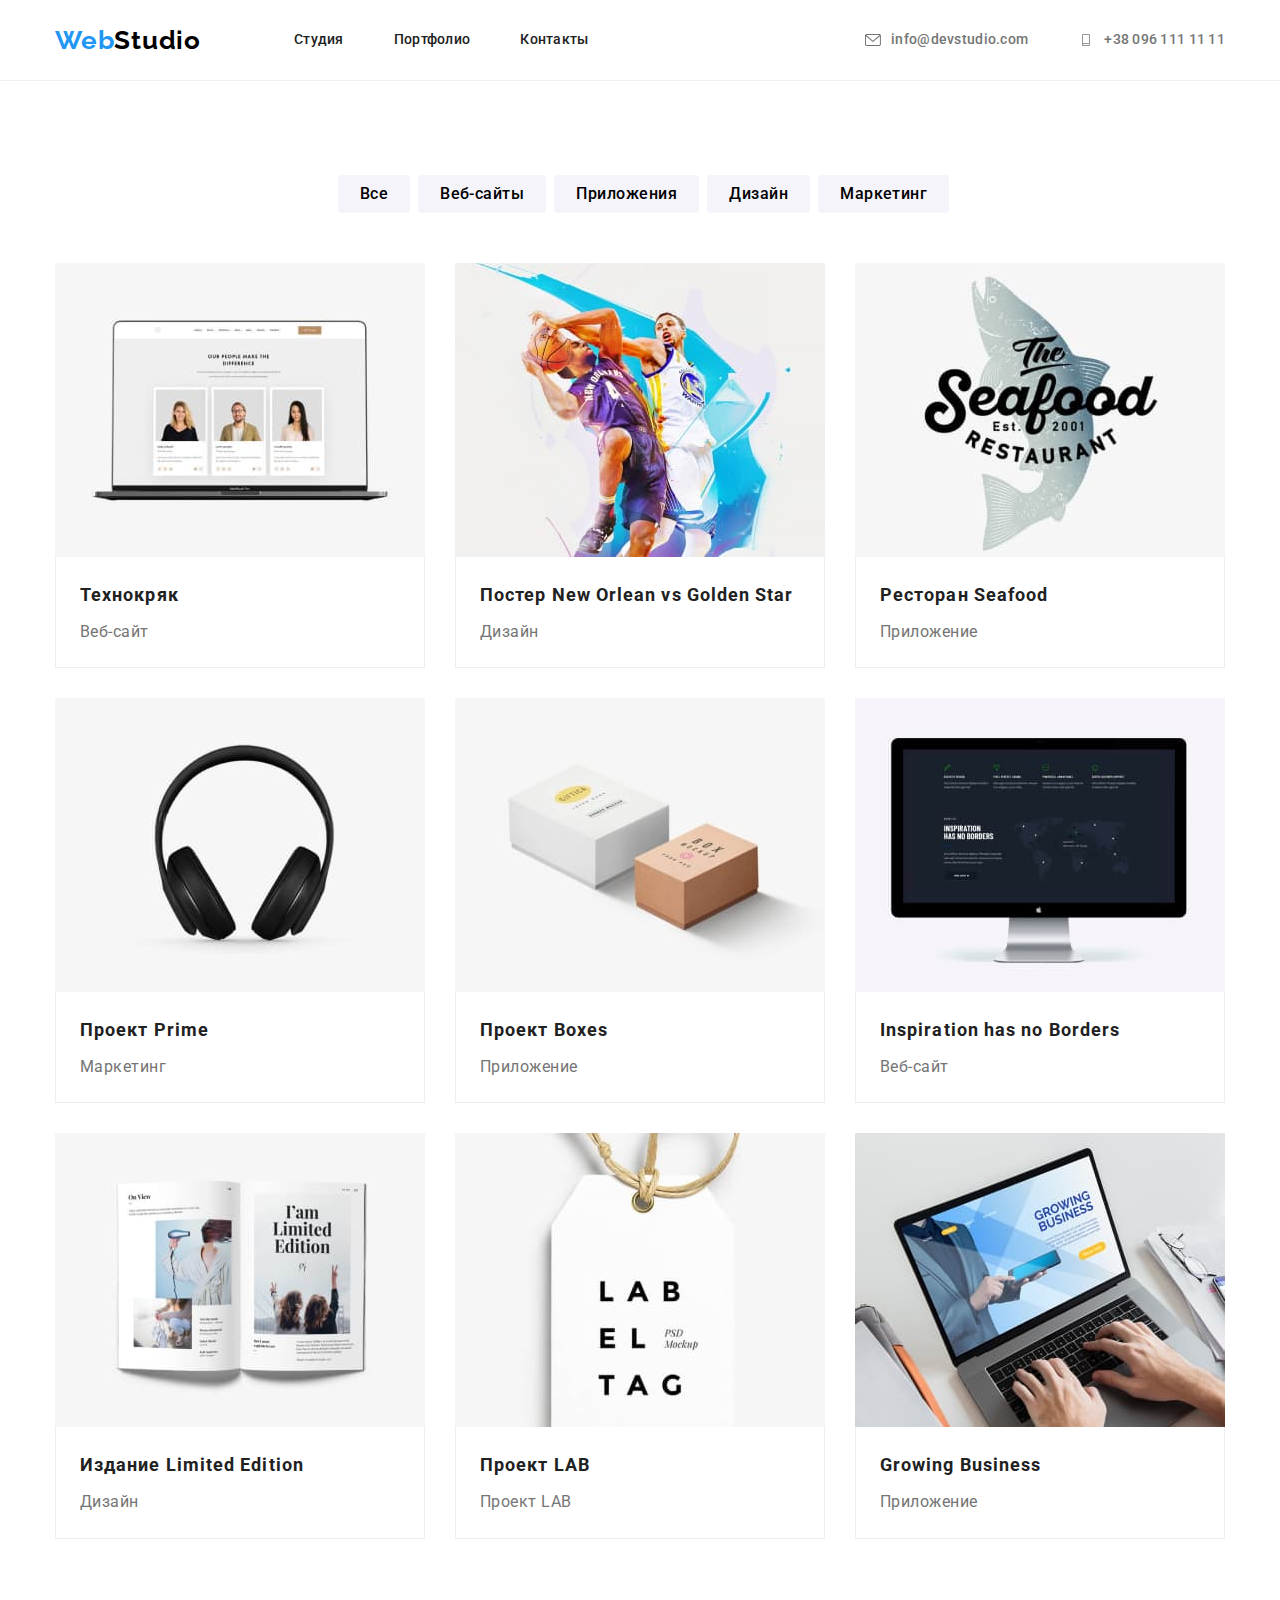
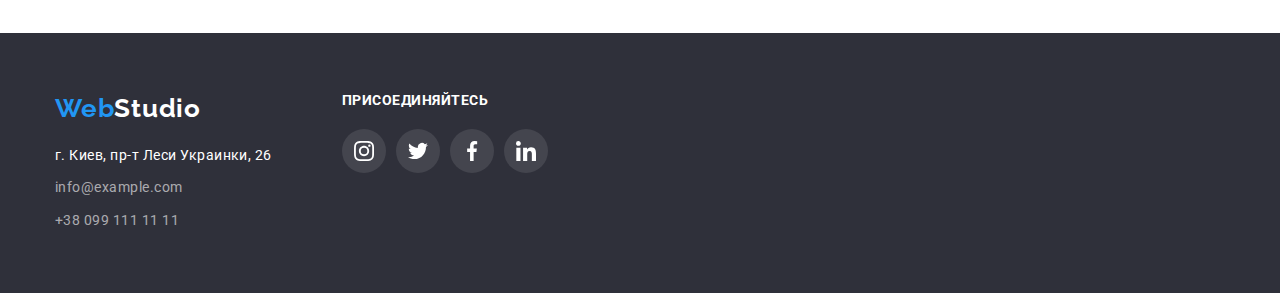
==== portfolio.html @ ad4fd4ad "1" ====
<!DOCTYPE html><html lang="ru">

<head>
    <meta charset="UTF-8">
    <meta http-equiv="X-UA-Compatible" content="IE=edge">
    <meta name="viewport" content="width=device-width, initial-scale=1.0">
    <title>Document</title>
    <link rel="preconnect" href="https://fonts.gstatic.com">
    <link rel="stylesheet"
        href="https://cdnjs.cloudflare.com/ajax/libs/modern-normalize/1.0.0/modern-normalize.min.css">
    <link
        href="https://fonts.googleapis.com/css2?family=Raleway:wght@700&family=Roboto:wght@400;500;700;900&display=swap"
        rel="stylesheet">
    <link rel="stylesheet" href="./css/styles.css">
</head>
<body>
    <header class="header">
        <div class="container">
            <nav class="nav">
                <a class="logo" href=""><span class="slogan">Web</span><span class="slogan-studio">Studio</span> </a>
                <ul class="list">
                    <li class="list-item">
                        <a class="item-img" href  ="">Студия</a>
                    </li>
                    <li class="list-item">
                        <a class="item-img" href  ="./portfolio.html">Портфолио</a>
                    </li>
                    <li class="list-item">
                        <a class="item-img" href  ="">Контакты</a>
                    </li>
                </ul>
            </nav>
            <ul class="list">
                <li class="list-auth">
                    <svg class="icon">
                        <use xlink:href="./images/icons/sprite.svg#icon-mail"></use>
                    </svg>
                    <a class="list-mail" href="mailto:info@devstudio.com">info@devstudio.com</a>
                </li>
                <li class="list-auth">
                    <svg class="icon">
                        <use xlink:href="./images/icons/sprite.svg#icon-phone"></use>
                    </svg>
                    <a class="list-tel" href="tel:+380961111111">+38 096 111 11 11</a>
                </li>
            </ul>
        </div>
    </header>
<main>
    <section class="section">
        <div class="container">
            <!-- <h1>portfolio</h1> -->
            <ul class="row">
                <li class="filter-list"><button class="filter-button" type="button">Все</button></li>
                <li class="filter-list"><button class="filter-button" type="button">Веб-сайты</button></li>
                <li class="filter-list"><button class="filter-button" type="button">Приложения</button></li>
                <li class="filter-list"><button class="filter-button" type="button">Дизайн</button></li>
                <li class="filter-list"><button class="filter-button" type="button">Маркетинг</button></li>
            </ul>
            <!-- <h2>project</h2> -->
            <ul class="project">
                <li class="grid">
                    <a href="" class="grid-link">
                        <img src="./images/leptop.jpg" alt="leptop" width="370">
                        <div class="desc">
                            <h3 class="title">Технокряк</h3>
                        <p class="task">Веб-сайт</p>
                        </div>
                    </a>
                </li>
                <li class="grid">
                    <a href="" class="grid-link">
                        <img src="./images/basketball.jpg" alt="basketball" width="370">
                        <div class="desc">
                            <h3 class="title">Постер New Orlean vs Golden Star</h3>
                        <p class="task">Дизайн</p>
                        </div>
                    </a>
                </li>
                <li class="grid">
                    <a href="" class="grid-link">
                        <img src="./images/restourant.jpg" alt="restourant" width="370">
                        <div class="desc">
                            <h3 class="title">Ресторан Seafood</h3>
                        <p class="task">Приложение</p>
                        </div>
                    </a>
                </li>
                <li class="grid">
                    <a href="" class="grid-link">
                        <img src="./images/headphones.jpg" alt="headphones" width="370">
                        <div class="desc">
                            <h3 class="title">Проект Prime</h3>
                        <p class="task">Маркетинг</p>
                        </div>
                    </a>
                </li>
                <li class="grid">
                    <a href="" class="grid-link">
                        <img src="./images/box.jpg" alt="box" width="370">
                        <div class="desc">
                            <h3 class="title">Проект Boxes</h3>
                        <p class="task">Приложение</p>
                        </div>
                    </a>
                </li>
                <li class="grid">
                    <a href="" class="grid-link">
                        <img src="./images/monitor.jpg" alt="monitor" width="370">
                        <div class="desc">
                            <h3 class="title">Inspiration has no Borders</h3>
                        <p class="task">Веб-сайт</p>
                        </div>
                    </a>
                </li>
                <li class="grid">
                    <a href="" class="grid-link">
                        <img src="./images/book.jpg" alt="book" width="370">
                        <div class="desc">
                            <h3 class="title">Издание Limited Edition</h3>
                        <p class="task">Дизайн</p>
                        </div>
                    </a>
                </li>
                <li class="grid">
                    <a href="" class="grid-link">
                        <img src="./images/tag.jpg" alt="tag" width="370">
                        <div class="desc">
                            <h3 class="title">Проект LAB</h3>
                        <p class="task">Проект LAB</p>
                        </div>
                    </a>
                </li>
                <li class="grid">
                    <a href="" class="grid-link">
                        <img src="./images/handonleptop.jpg" alt="handonleptop" width="370">
                        <div class="desc">
                            <h3 class="title">Growing Business</h3>
                        <p class="task">Приложение</p>
                        </div>
                    </a>
                </li>
            </ul>
        </div>
    </section>
</main>
<footer class="footer" >
    <div class="container adress">
        <div>
            <a class="footer-web" href=""> <span class="slogan">Web</span><span class="footer-slogan">Studio</span> </a>
        <address class="adress-logo">
            <ul class="adress-logo">
                <li class="footer-list">
                    <a class="adress-list" href="">г. Киев, пр-т Леси Украинки, 26</a>
                </li>
                <li class="footer-list">
                    <a class="adress-link" href="mailto:info@example.com">info@example.com</a>
                </li>
                <li class="footer-list">
                    <a class="adress-link tel" href="tel:+380961111111">+38 099 111 11 11</a>
                </li>
            </ul>
        </address>
        </div>
        <div class="footer-list-icons">
            <p class="footer-text">
                присоединяйтесь
            </p>
            <ul class="footer-icons">
                <li class="footer-icon-list">
                    <a href="#" class="icon-link">
                         <svg class="icon-footer">
                             <use xlink:href="./images/icons/sprite.svg#icon-instagram"></use>
                        </svg>
                    </a>
                </li>
                <li class="footer-icon-list">
                    <a href="#" class="icon-link">
                        <svg class="icon-footer">
                            <use xlink:href="./images/icons/sprite.svg#icon-twitter"></use>
                        </svg>
                    </a>
                </li>
                <li class="footer-icon-list">
                    <a href="#" class="icon-link">
                        <svg class="icon-footer">
                            <use xlink:href="./images/icons/sprite.svg#icon-facebook"></use>
                        </svg>
                    </a>
                </li>
                <li class="footer-icon-list">
                    <a href="#" class="icon-link">
                        <svg class="icon-footer">
                             <use xlink:href="./images/icons/sprite.svg#icon-linkedin"></use>
                        </svg>
                    </a>
                </li>
            </ul>
        </div>
    </div>
</footer>
</body>
</html>
---- css/styles.css ----
*,
*::before,
*::after {
  box-sizing: border-box;
}
:root {
  --first-text-color: #212121;
  --background-color: #e5e5e5;
  --highlight-color: #2196f3;
  --second-text-color: #757575;
  --white-color: #ffffff;
  --main-font: 'Roboto', sans-serif;
  --accent-font: 'Raleway', sans-serif;
}
body {
  font-family: var(--main-font);
  color: var(--first-text-color);
  font-weight: 500;
  font-style: normal;
  letter-spacing: 0.03em;
  margin: 0 auto;
}
ul {
  list-style: none;
  padding-left: 15px;
  padding-right: auto;
  margin: 0;
}
a {
  text-decoration: none;
  color: inherit;
  display: inline-block;
}
img {
  display: block;
}
.container {
  width: 1200px;
  margin: 0 auto;
  padding: 0 15px;
}
/* header */
.nav {
  display: flex;
  align-items: center;
}
.section {
  padding-top: 94px;
  padding-bottom: 94px;
}
.header {
  background-color: #ffffff;
  border-bottom: 1px solid rgba(238, 238, 238, 1);
}
.header .container {
  display: flex;
  align-items: center;
}
.list {
  display: flex;
  margin: 0;
  padding: 0;
}
.list {
  margin-left: auto;
}
.item-img {
  display: block;
  padding-top: 32px;
  padding-bottom: 32px;
}
.list-auth{
  display: flex;
  align-items: center;

}

.list-auth .icon {
  width: 16px;
  height: 12px;
  fill: rgba(117, 117, 117, 1);
  margin-right: 10px;
  
}
/* .list-auth .icon:hover {fill: rgba(33, 150, 243, 1);} */
.list-item {
  color: var(--first-text-color);
  font-size: 14px;
  line-height: 1.14;
  letter-spacing: 0.02em;
  padding-left: 0;
}
.list-item:not(:last-child) {
  margin-right: 50px;
}
.list-item a:hover {
  color: var(--highlight-color);
}
.list-item a:focus {
  color: var(--highlight-color);
}
.list-link a:hover {
  color: var(--highlight-color);
}
.list-link a:focus {
  color: var(--highlight-color);
}
.list-mail {
  color: var(--second-text-color);
  font-size: 14px;
  line-height: 1.14;
  letter-spacing: 0.02em;
  padding-left: 0;
  margin-right: 50px;
  display: block;
  padding-top: 32px;
  padding-bottom: 32px;
}
.list-mail:hover {
  color: var(--highlight-color);
}
.list-auth:hover .icon{
  fill:var(--highlight-color);
}

.list-mail:focus {
  color: var(--highlight-color);
}
.list-tel {
  color: var(--second-text-color);
  font-size: 14px;
  line-height: 1.14;
  letter-spacing: 0.02em;
  display: block;
  padding-top: 32px;
  padding-bottom: 32px;
}
.list-tel:hover {
  color: var(--highlight-color);
}
.list-tel:focus {
  color: var(--highlight-color);
}
/* hero */
.section-hero {
  background-color: #2f303a;
  text-align: center;
  padding: 200px 0;
}
.section-hero {
 background-image: url(../images/overlay.jpg);
  margin-left: auto;
  margin-right: auto;
 
  width: 1600px;
  height: 600px;
}
.section-hero .container {
  margin: 0 auto;
  display: flex;
  flex-flow: column;
}
.hero {
  
  font-weight: 900;
  font-size: 44px;
  line-height: 1.4;
  color: var(--white-color);
  text-align: center;
  text-transform: uppercase;
  letter-spacing: 0.06em;
  margin-top: 0;
  margin-bottom: 30px;
  display: flex;
  width: 696px;
  align-self: center;
}
.hero-button {
  background-color: var(--highlight-color);
  color: var(--white-color);
  font-size: 16px;
  font-weight: 700;
  line-height: 1.9;
  text-align: center;
  box-shadow: 0px 4px 4px;
  border-radius: 4px;
  align-self: center;
  display: flex;
  align-items: center;
  letter-spacing: 0.06em;
  padding: 10px 32px;
}
.box-item-list .icon{
  width: 70px;
  height: 70px;
}
.box-head {
  color: var(--first-text-color);
  font-weight: 700;
  font-size: 14px;
  line-height: 1.14;
  text-transform: uppercase;
  margin: 0;
}
.box-icons{
  padding: 25px 100px;
  background-color:  rgb(245, 244, 250);
  ;
  margin-bottom: 30px;
}
.box-icons .icon {
  /* fill: var(--first-text-color);
   */
}
.box-item {
  display: flex;
  margin: 0;
}
.box-item li:not(:last-child) {
  margin-right: 30px;
}
.box-list {
  color: var(--second-text-color);
  font-weight: 400;
  font-size: 14px;
  line-height: 1.71;
  margin: 0;
  margin-top: 10px;
  display: flex;
  flex-wrap: wrap;
}
.img {
  display: flex;
  flex-wrap: wrap;
  width: 1200px;
}
.img-list {
  margin-right: 30px;
}
.img-list:last-child {
  margin-right: 0;
}
/* section content */
.content {
  padding-top: 0;
}
.box-title {
  color: var(--first-text-color);
  font-weight: 700;
  font-size: 36px;
  line-height: 1.17;
  text-align: center;
  margin: 0px 0px 50px 0px;
  width: 1200px;
  padding-left: 15px;
  padding-right: 15px;
}
/* section container */
.holder {
  background-color: #f5f4fa;
}
.holder-title {
  color: var(--first-text-color);
  font-weight: 700;
  font-size: 36px;
  line-height: 1.17;
  text-align: center;
  margin-right: auto;
  margin-left: auto;
  margin-top: 0;
  margin-bottom: 50px;
  width: 264px;
}
.holder-names {
  display: flex;
  flex-flow: row;
  margin-top: 0;
  margin-bottom: 0;
  justify-content: space-between;
}
.holder-text {
  margin-right: 30px;
}
.holder-text:last-child {
  margin-right: 0;
}
.team {
  display: block;
  border: 1px solid #fff;
  border-radius: 0px 0px 4px 4px;
  background-color: #fff;
  border-top: none;
  box-shadow: 0px 1px 3px rgba(0, 0, 0, 0.12), 0px 1px 1px rgba(0, 0, 0, 0.14),
    0px 2px 1px rgba(0, 0, 0, 0.2);
  padding-bottom: 30px;
  padding-top: 30px;
}
.holder-subtitle {
  color: var(--first-text-color);
  font-size: 16px;
  line-height: 1.17;
  text-align: center;
  font-weight: 500;
  margin: 0px 0px 10px 0px;
}
.holder-list {
  color: var(--second-text-color);
  font-weight: 400;
  font-size: 16px;
  line-height: 1.19;
  text-align: center;
  margin: 0;
  margin-bottom: 16px;
}
.holder-list-icons{
  display: flex;
  justify-content: center;
  align-items: center;
}
.holder-icons{
  display: flex;
  justify-content: center;
  align-items: center;
  width: 44px;
  height: 44px;
  border-radius: 50%;
  
}
.holder-text{
  margin-right: 10px;
}
.holder-icons:hover{
  background:var(--highlight-color);
}
.icon-holder:hover{
  fill:var(--white-color);

}
.icon-holder{
  display: flex;
  width: 20px;
  height: 20px;
  fill: rgba(117, 117, 117, 1);
}

/* section */
.clients-border {
  display: flex;
  border: 1px solid  #757575;
  border-radius: 4px;
  width: 170px;
  height: 92px;
  align-items: center;
  margin-right: 30px;
  
}
.icon-clients:hover{
  fill: var(--highlight-color);
}
.clients-link {
  align-items: center;
  padding: 16px 32px;
}
.clients-border:hover{
  display: flex;
  border-radius: 4px;
  border: 1px solid #2196f3;
}

.clients-border:focus{
  display: flex;
  border-radius: 4px;
  border: 1px solid #2196f3;
}
 .icon-clients {

  fill:rgba(175, 177, 184, 1);
}

 .icon-clients {
  width: 106px;
  height: 60px;
}
.clients-border:last-child{
  margin-right: 0;
}
.clients {
  padding-top: 87px;
}
.clients-list {
  width: 1170px;
  height: 92px;
  align-items: center;
  display: inline-flex;
}
.clients-text {
  color:var(--first-text-color);
  font-family: var(--main-font);
  text-align: center;
  vertical-align: top;
  margin-top: 0;
  margin-bottom: 50px;

}
/* footer */
.footer {
  background-color: #2f303a;
  padding-top: 60px;
  padding-bottom: 60px;
}
.adress-list {
  color: var(--white-color);
  font-weight: 400;
  font-size: 14px;
  line-height: 1.7;
  font-style: normal;
  margin-top: 20px;
}
.adress-link {
  color: #ffffff99;
  font-weight: 400;
  font-size: 14px;
  line-height: 1.7;
  font-style: normal;
  margin-top: 9px;
}
.adress-list:hover {
  color: var(--highlight-color);
}
.adress-list:focus {
  color: var(--highlight-color);
}
.adress-link:hover {
  color: var(--highlight-color);
}
.adress-link:focus {
  color: var(--highlight-color);
}
.footer-text {
font-size: 14px;
line-height: 1.14;
font-weight: 700;
text-transform: uppercase;
color: var(--white-color);
margin-bottom: 20px;
margin-top: 0;
}
 .adress{
  display: flex;

}
.footer-icon-list {margin-right: 10px;
}
.footer-icon-list:last-child{margin-right: 0;
}
.icon-footer{
  width: 20px;
  height: 20px;
  fill: var(--white-color);
}
.icon-link{
  width: 44px;
  height: 44px;
  display: flex;
  justify-content: center;
  align-items: center;
  border-radius: 50%;
  background: #FFFFFF1A;
  ;
  margin-right: 10px;
}
.icon-link:last-child{
  margin-right: 0;
}
.icon-link:hover{
  background: var(--highlight-color);
}
.footer-icons{
  display: flex;
  flex-direction:row;
  width: 206px;
  padding-left: 0;
  
}
.footer-list-icons{
  margin-left: 70px;
}
/* portfolio */
.filter-list .filter-button {
  font-weight: 500;
}
.filter-button {
  background-color: #f5f4fa;
  font-size: 16px;
  line-height: 1.6;
  text-align: center;
  border-radius: 4px;
  letter-spacing: 0.03em;
  font-family: inherit;
  border: none;
  padding: 6px 22px;
  margin-right: 8px;
  margin-bottom: 50px;
}
.filter-button:active {
  color: var(--white-color);
  background-color: var(--highlight-color);
}
.filter-button:focus {
  color: var(--white-color);
  background-color: var(--highlight-color);
}
.filter-button:hover {
  color: var(--white-color);
  background-color: var(--highlight-color);
}
.title {
  color: var(--first-text-color);
  font-weight: 700;
  font-size: 18px;
  line-height: 2;
  letter-spacing: 0.06em;
  margin: 0px 0px 4px 0px;
}
.task {
  color: rgba(117, 117, 117, 1);
  font-weight: 400;
  font-size: 16px;
  line-height: 1.9;
  margin: 0;
}
.slogan {
  color: var(--highlight-color);
  font-family: var(--accent-font);
  font-weight: 700;
  font-size: 26px;
  line-height: 1.19;
  letter-spacing: 0.03em;
}
.slogan-studio {
  color: #000000;
  font-family: var(--accent-font);
  font-weight: 700;
  font-size: 26px;
  line-height: 1.19;
  letter-spacing: 0.03em;
  margin-right: 93px;
}
.footer-slogan {
  color: var(--white-color);
  font-family: var(--accent-font);
  font-weight: 700;
  font-size: 26px;
  line-height: 1.19;
  letter-spacing: 0.03em;
}
.adress-logo {
  display: block;
  padding: 0;
}
.row {
  display: flex;
  flex-direction: row;
  justify-content: center;
}
.filter-list {
  justify-content: center;
}
.project {
  display: flex;
  flex-wrap: wrap;
  padding-top: 34px;
  width: 1200px;
  padding: 0;
}
.grid {
  display: flex;
  margin-bottom: 30px;
  margin-right: 30px;
}
.grid:hover{
  box-shadow: 1px 4px 6px 0px #00000029;
  box-shadow: 0px 4px 4px 0px #0000000F;
  box-shadow: 0px 1px 1px 0px #0000001F;
}
.grid:focus{
  box-shadow: 1px 4px 6px 0px #00000029;
 box-shadow: 0px 4px 4px 0px #0000000F;
 box-shadow: 0px 1px 1px 0px #0000001F;

}
.desc {
  display: block;
  border: 1px solid #eeeeee;
  background-color: #fff;
  border-top: none;
  padding: 20px 24px 20px 24px;
}
.grid:nth-last-child(-n + 3) {
  margin-bottom: 0;
}
.grid:nth-child(3n + 3) {
  margin-right: 0;
}
.grid-link:hover{
  width: 370px;
  height: 404px;
  
  box-shadow: 1px 4px 6px 0px rgba(0, 0, 0, 0,16);

  box-shadow: 0px 4px 4px 0px rgba(0, 0, 0, 0,06);
  
  box-shadow: 0px 1px 1px 0px rgba(0, 0, 0, 0,12);
  
  
 
}
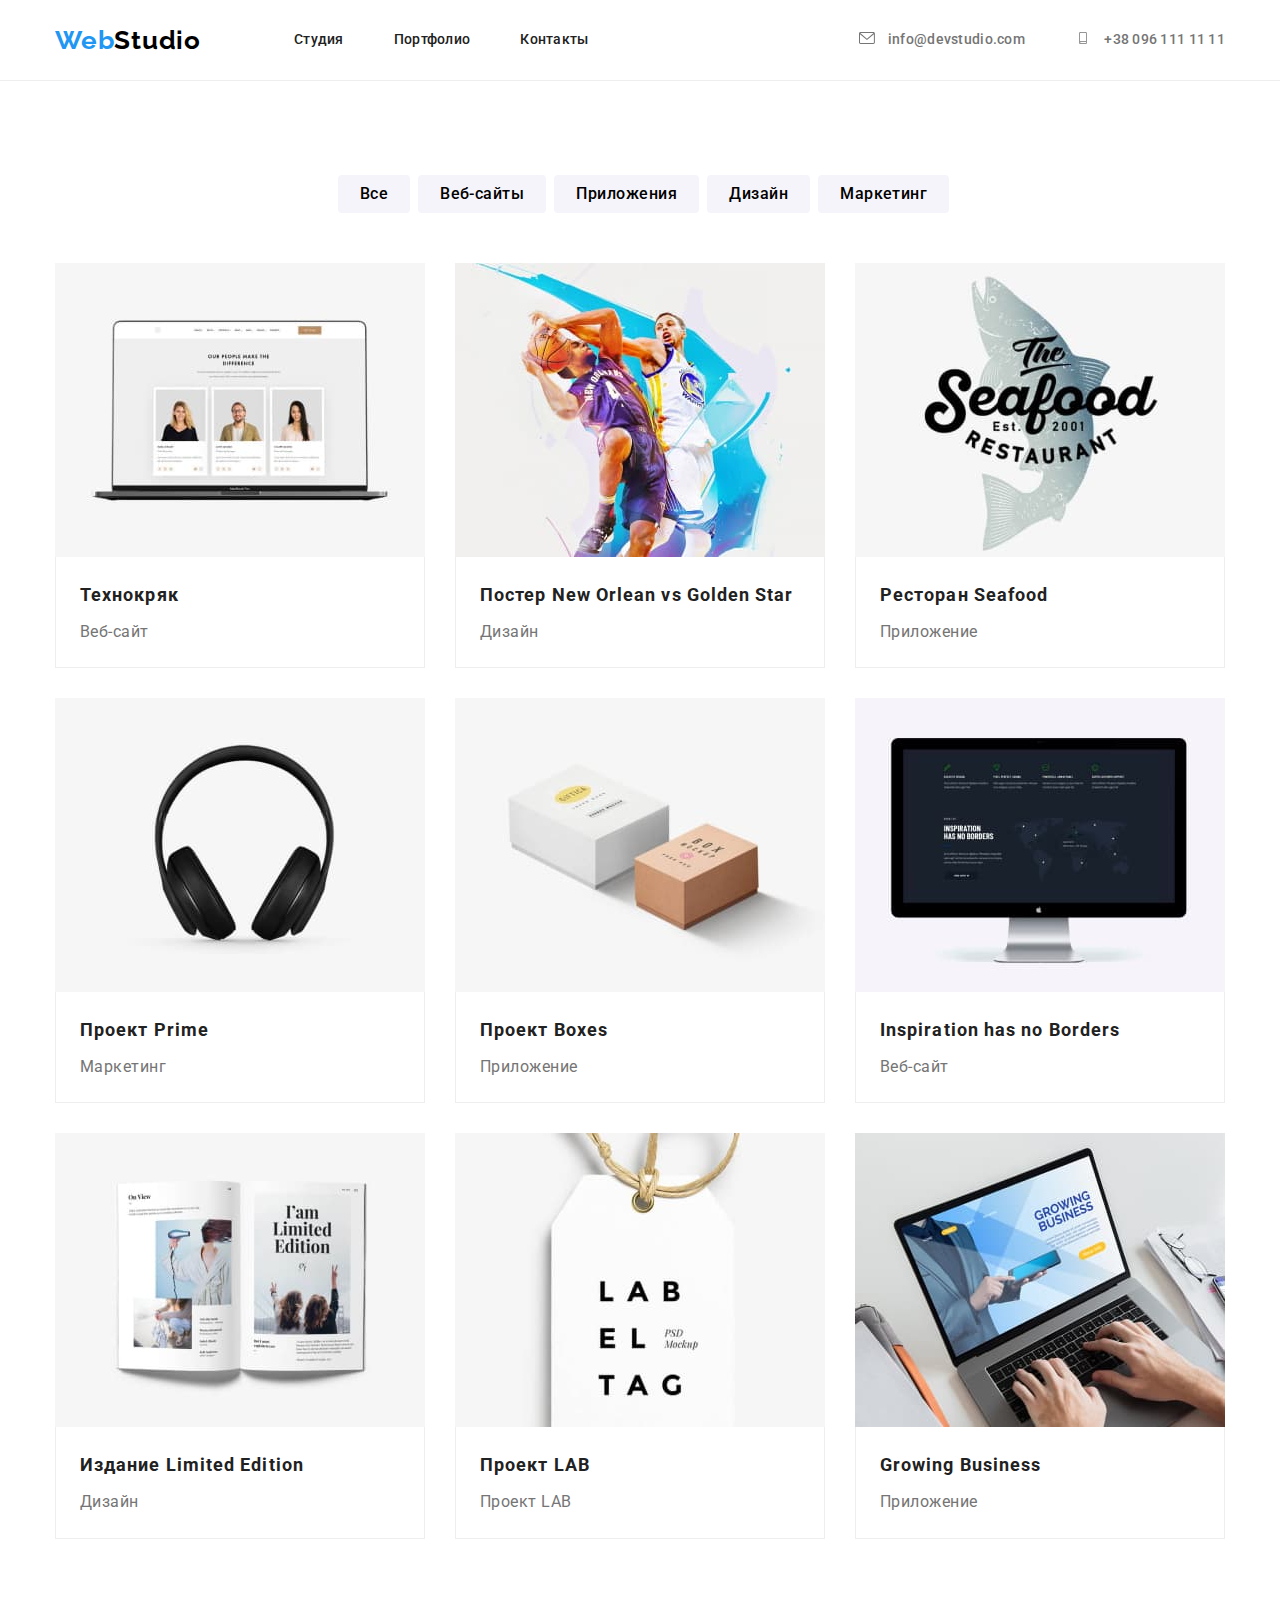
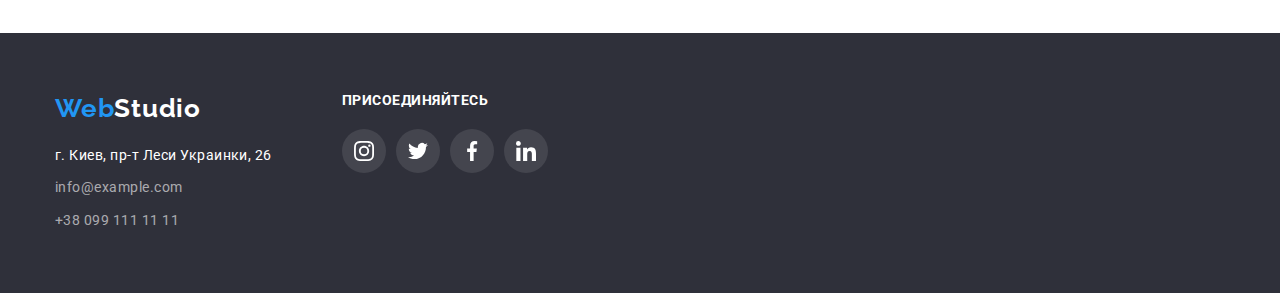
==== commit 732be9d8: "2" ====
--- a/portfolio.html
+++ b/portfolio.html
@@ -20,10 +20,10 @@
                 <a class="logo" href=""><span class="slogan">Web</span><span class="slogan-studio">Studio</span> </a>
                 <ul class="list">
                     <li class="list-item">
-                        <a class="item-img" href  ="">Студия</a>
+                        <a class="item-img" href  ="./index.html">Студия</a>
                     </li>
                     <li class="list-item">
-                        <a class="item-img" href  ="./portfolio.html">Портфолио</a>
+                        <a class="item-img" href  ="">Портфолио</a>
                     </li>
                     <li class="list-item">
                         <a class="item-img" href  ="">Контакты</a>
@@ -32,16 +32,21 @@
             </nav>
             <ul class="list">
                 <li class="list-auth">
-                    <svg class="icon">
-                        <use xlink:href="./images/icons/sprite.svg#icon-mail"></use>
-                    </svg>
-                    <a class="list-mail" href="mailto:info@devstudio.com">info@devstudio.com</a>
+                    <a class="list-mail"  href="mailto:info@devstudio.com">
+                        <svg class="icon">
+                            <use xlink:href="./images/icons/sprite.svg#icon-mail">
+                            </use>
+                        </svg>
+                        info@devstudio.com  
+                    </a>
                 </li>
                 <li class="list-auth">
-                    <svg class="icon">
-                        <use xlink:href="./images/icons/sprite.svg#icon-phone"></use>
-                    </svg>
-                    <a class="list-tel" href="tel:+380961111111">+38 096 111 11 11</a>
+                    <a class="list-tel" href="tel:+380961111111">
+                        <svg class="icon">
+                            <use xlink:href="./images/icons/sprite.svg#icon-phone">
+                            </use>
+                        </svg>
+                        +38 096 111 11 11</a>
                 </li>
             </ul>
         </div>
--- a/css/styles.css
+++ b/css/styles.css
@@ -60,8 +60,6 @@
   display: flex;
   margin: 0;
   padding: 0;
-}
-.list {
   margin-left: auto;
 }
 .item-img {
@@ -72,15 +70,12 @@
 .list-auth{
   display: flex;
   align-items: center;
-
-}
-
+}
 .list-auth .icon {
   width: 16px;
   height: 12px;
-  fill: rgba(117, 117, 117, 1);
   margin-right: 10px;
-  
+  fill: currentColor;
 }
 /* .list-auth .icon:hover {fill: rgba(33, 150, 243, 1);} */
 .list-item {
@@ -119,9 +114,6 @@
 .list-mail:hover {
   color: var(--highlight-color);
 }
-.list-auth:hover .icon{
-  fill:var(--highlight-color);
-}
 
 .list-mail:focus {
   color: var(--highlight-color);
@@ -148,10 +140,11 @@
   padding: 200px 0;
 }
 .section-hero {
- background-image: url(../images/overlay.jpg);
+  background-image: linear-gradient(rgba(47, 48, 58, 0.4), rgba(47, 48, 58, 0.4)),
+  url(../images/overlay.jpg);
   margin-left: auto;
   margin-right: auto;
- 
+  background-color: rgba(196, 196, 196, 1);
   width: 1600px;
   height: 600px;
 }
@@ -161,7 +154,6 @@
   flex-flow: column;
 }
 .hero {
-  
   font-weight: 900;
   font-size: 44px;
   line-height: 1.4;
@@ -182,8 +174,9 @@
   font-weight: 700;
   line-height: 1.9;
   text-align: center;
-  box-shadow: 0px 4px 4px;
+  /* box-shadow: 0px 4px 4px; */
   border-radius: 4px;
+  border: none;
   align-self: center;
   display: flex;
   align-items: center;
@@ -203,14 +196,13 @@
   margin: 0;
 }
 .box-icons{
-  padding: 25px 100px;
+  width: 270px;
+  height: 120px;
+  display: flex;
+  align-items: center;
+  justify-content: center;
   background-color:  rgb(245, 244, 250);
-  ;
   margin-bottom: 30px;
-}
-.box-icons .icon {
-  /* fill: var(--first-text-color);
-   */
 }
 .box-item {
   display: flex;
@@ -323,66 +315,64 @@
   align-items: center;
   width: 44px;
   height: 44px;
-  border-radius: 50%;
-  
+  color:rgba(175, 177, 184, 1);
 }
 .holder-text{
   margin-right: 10px;
 }
 .holder-icons:hover{
-  background:var(--highlight-color);
-}
-.icon-holder:hover{
-  fill:var(--white-color);
-
+  color:var(--white-color);
+  background-color:var(--highlight-color);
+  border-radius: 50%;
 }
 .icon-holder{
   display: flex;
   width: 20px;
   height: 20px;
-  fill: rgba(117, 117, 117, 1);
-}
-
+  fill: currentColor;
+}
+.holder-icons:focus{
+  color:var(--white-color);
+  background-color:var(--highlight-color);
+  border-radius: 50%;
+}
 /* section */
-.clients-border {
+.clients-href {
   display: flex;
   border: 1px solid  #757575;
   border-radius: 4px;
   width: 170px;
   height: 92px;
   align-items: center;
+  justify-content: center;
+  color:rgba(175, 177, 184, 1);
+}
+.clients-link {
+  display: flex;
+  justify-content: center;
+  align-items: center;
+  width: 170px;
+  height: 92px;
   margin-right: 30px;
-  
-}
-.icon-clients:hover{
-  fill: var(--highlight-color);
-}
-.clients-link {
-  align-items: center;
-  padding: 16px 32px;
-}
-.clients-border:hover{
-  display: flex;
+}
+.clients-link:last-child{
+  margin-right: 0;
+}
+.clients-href:hover  {
+  color: var(--highlight-color);
   border-radius: 4px;
   border: 1px solid #2196f3;
-}
-
-.clients-border:focus{
-  display: flex;
+} 
+.clients-href:focus  {
+  color: var(--highlight-color);
   border-radius: 4px;
   border: 1px solid #2196f3;
-}
+} 
  .icon-clients {
-
-  fill:rgba(175, 177, 184, 1);
-}
-
- .icon-clients {
+   display: flex;
   width: 106px;
   height: 60px;
-}
-.clients-border:last-child{
-  margin-right: 0;
+  fill: currentColor;
 }
 .clients {
   padding-top: 87px;
@@ -391,7 +381,8 @@
   width: 1170px;
   height: 92px;
   align-items: center;
-  display: inline-flex;
+  display:flex;
+  justify-content: center;
 }
 .clients-text {
   color:var(--first-text-color);
@@ -400,7 +391,6 @@
   vertical-align: top;
   margin-top: 0;
   margin-bottom: 50px;
-
 }
 /* footer */
 .footer {
@@ -447,7 +437,6 @@
 }
  .adress{
   display: flex;
-
 }
 .footer-icon-list {margin-right: 10px;
 }
@@ -456,7 +445,7 @@
 .icon-footer{
   width: 20px;
   height: 20px;
-  fill: var(--white-color);
+  fill:currentColor;
 }
 .icon-link{
   width: 44px;
@@ -465,22 +454,24 @@
   justify-content: center;
   align-items: center;
   border-radius: 50%;
-  background: #FFFFFF1A;
-  ;
+  background-color: #FFFFFF1A;
+  color:var(--white-color);
   margin-right: 10px;
 }
 .icon-link:last-child{
   margin-right: 0;
 }
 .icon-link:hover{
-  background: var(--highlight-color);
+  background-color: var(--highlight-color);
+}
+.icon-link:focus{
+  background-color: var(--highlight-color);
 }
 .footer-icons{
   display: flex;
   flex-direction:row;
   width: 206px;
   padding-left: 0;
-  
 }
 .footer-list-icons{
   margin-left: 70px;
@@ -574,20 +565,15 @@
   padding: 0;
 }
 .grid {
-  display: flex;
+  display: block;
   margin-bottom: 30px;
   margin-right: 30px;
 }
 .grid:hover{
-  box-shadow: 1px 4px 6px 0px #00000029;
-  box-shadow: 0px 4px 4px 0px #0000000F;
-  box-shadow: 0px 1px 1px 0px #0000001F;
+  box-shadow: 1px 4px 6px 0px rgba(0, 0, 0, 0.16),0px 4px 4px 0px rgba(0, 0, 0, 0.06),0px 1px 1px 0px rgba(0, 0, 0, 0.12);
 }
 .grid:focus{
-  box-shadow: 1px 4px 6px 0px #00000029;
- box-shadow: 0px 4px 4px 0px #0000000F;
- box-shadow: 0px 1px 1px 0px #0000001F;
-
+  box-shadow: 1px 4px 6px 0px rgba(0, 0, 0, 0.16),0px 4px 4px 0px rgba(0, 0, 0, 0.06),0px 1px 1px 0px rgba(0, 0, 0, 0.12);
 }
 .desc {
   display: block;
@@ -602,16 +588,3 @@
 .grid:nth-child(3n + 3) {
   margin-right: 0;
 }
-.grid-link:hover{
-  width: 370px;
-  height: 404px;
-  
-  box-shadow: 1px 4px 6px 0px rgba(0, 0, 0, 0,16);
-
-  box-shadow: 0px 4px 4px 0px rgba(0, 0, 0, 0,06);
-  
-  box-shadow: 0px 1px 1px 0px rgba(0, 0, 0, 0,12);
-  
-  
- 
-}
